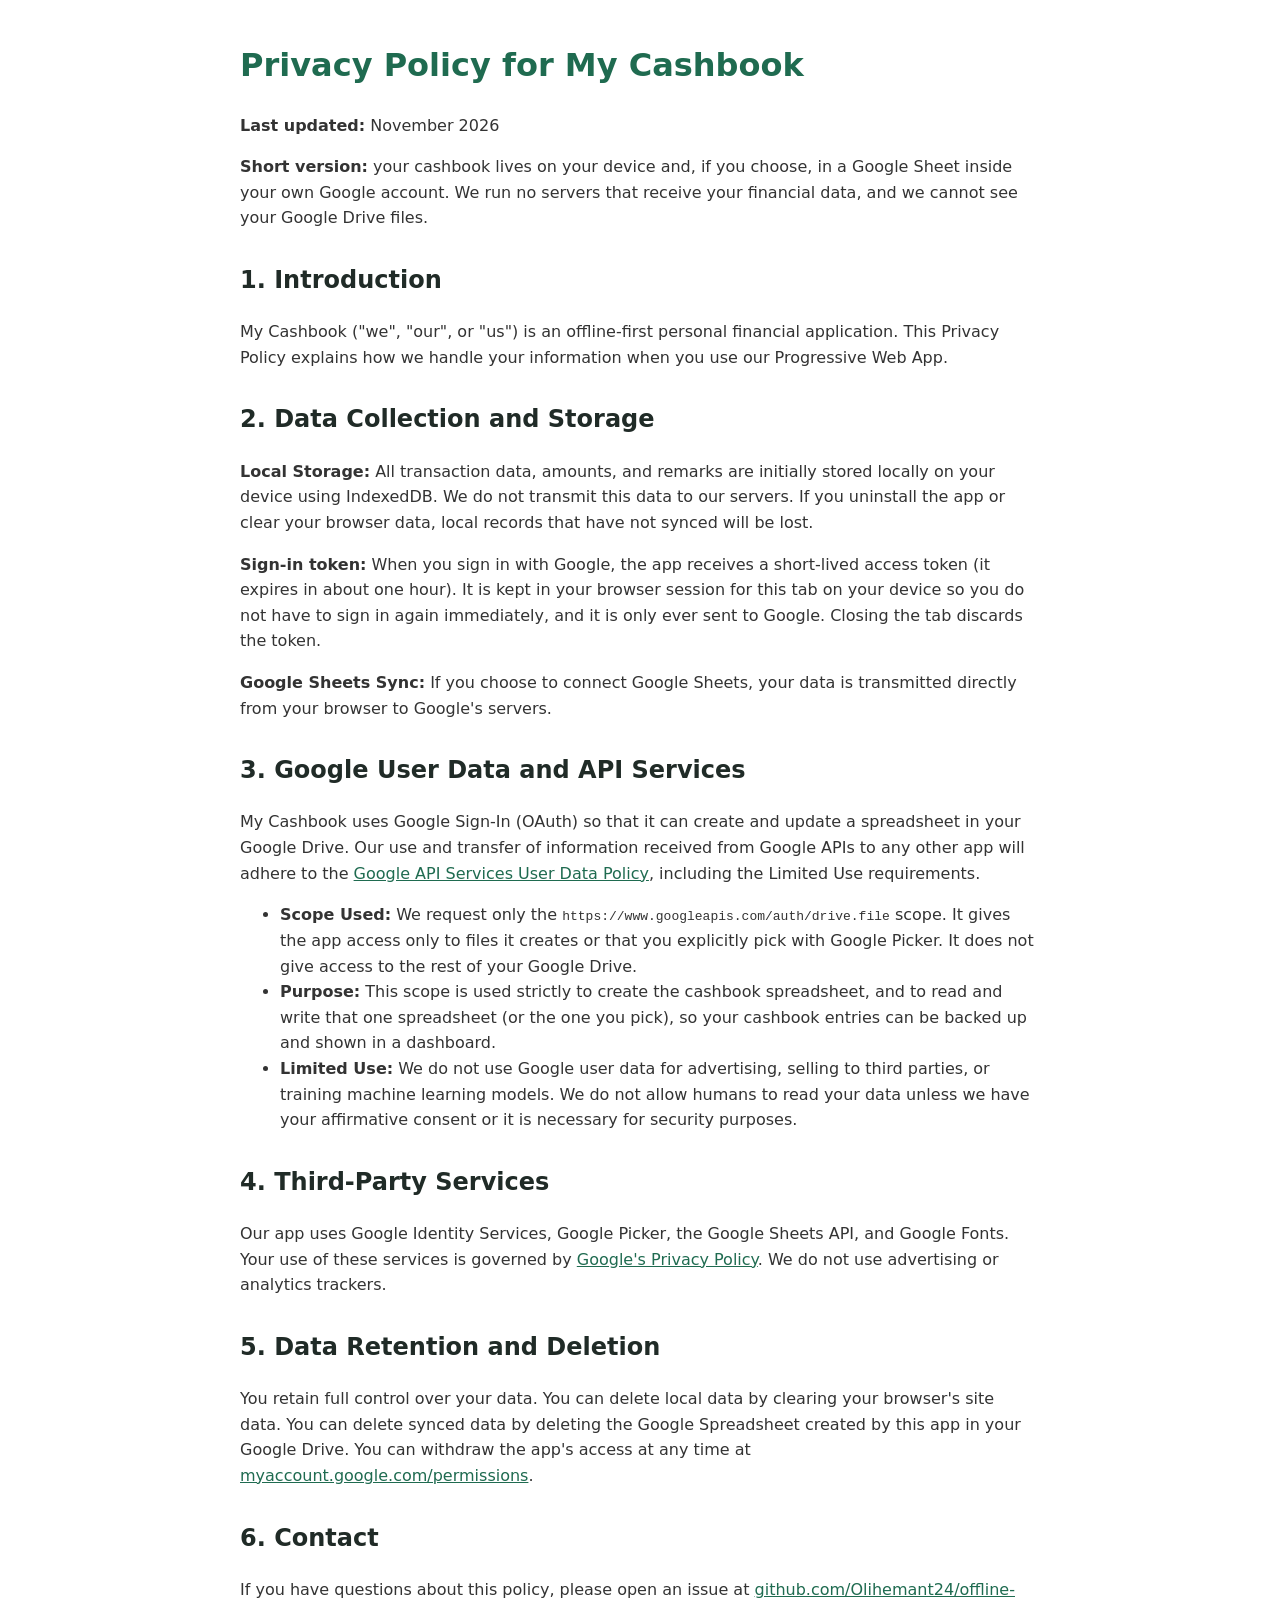
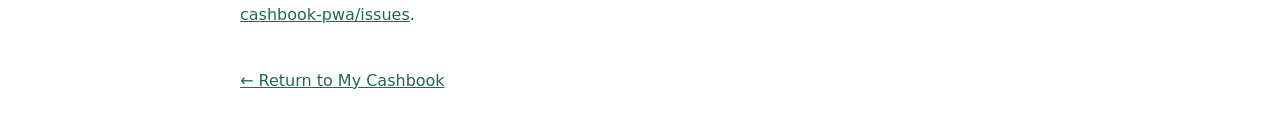
==== privacy.html @ cf96c30f "Final security updates and self-hosted fonts" ====
<!doctype html>
<html lang="en">
  <head>
    <meta charset="utf-8">
    <meta name="viewport" content="width=device-width, initial-scale=1, viewport-fit=cover">
    <meta http-equiv="Content-Security-Policy" content="default-src 'none'; style-src 'unsafe-inline'; base-uri 'none'; form-action 'none';">
    <title>Privacy Policy · My Cashbook</title>
    <style>
      body { font-family: system-ui, -apple-system, sans-serif; line-height: 1.6; max-width: 800px; margin: 40px auto; padding: 0 20px; color: #333; }
      h1 { color: #1f6b50; } 
      h2 { margin-top: 30px; color: #202b27; }
      a { color: #1f6b50; }
    </style>
  </head>
  <body>
    <h1>Privacy Policy for My Cashbook</h1>
    <p><strong>Last updated:</strong> November 2026</p>
    <p><strong>Short version:</strong> your cashbook lives on your device and, if you choose, in a Google Sheet inside your own Google account. We run no servers that receive your financial data, and we cannot see your Google Drive files.</p>

    <h2>1. Introduction</h2>
    <p>My Cashbook ("we", "our", or "us") is an offline-first personal financial application. This Privacy Policy explains how we handle your information when you use our Progressive Web App.</p>

    <h2>2. Data Collection and Storage</h2>
    <p><strong>Local Storage:</strong> All transaction data, amounts, and remarks are initially stored locally on your device using IndexedDB. We do not transmit this data to our servers. If you uninstall the app or clear your browser data, local records that have not synced will be lost.</p>
    <p><strong>Sign-in token:</strong> When you sign in with Google, the app receives a short-lived access token (it expires in about one hour). It is kept in your browser session for this tab on your device so you do not have to sign in again immediately, and it is only ever sent to Google. Closing the tab discards the token.</p>
    <p><strong>Google Sheets Sync:</strong> If you choose to connect Google Sheets, your data is transmitted directly from your browser to Google's servers.</p>

    <h2>3. Google User Data and API Services</h2>
    <p>My Cashbook uses Google Sign-In (OAuth) so that it can create and update a spreadsheet in your Google Drive. Our use and transfer of information received from Google APIs to any other app will adhere to the <a href="https://developers.google.com/terms/api-services-user-data-policy">Google API Services User Data Policy</a>, including the Limited Use requirements.</p>
    <ul>
      <li><strong>Scope Used:</strong> We request only the <code>https://www.googleapis.com/auth/drive.file</code> scope. It gives the app access only to files it creates or that you explicitly pick with Google Picker. It does not give access to the rest of your Google Drive.</li>
      <li><strong>Purpose:</strong> This scope is used strictly to create the cashbook spreadsheet, and to read and write that one spreadsheet (or the one you pick), so your cashbook entries can be backed up and shown in a dashboard.</li>
      <li><strong>Limited Use:</strong> We do not use Google user data for advertising, selling to third parties, or training machine learning models. We do not allow humans to read your data unless we have your affirmative consent or it is necessary for security purposes.</li>
    </ul>

    <h2>4. Third-Party Services</h2>
    <p>Our app uses Google Identity Services, Google Picker, the Google Sheets API, and Google Fonts. Your use of these services is governed by <a href="https://policies.google.com/privacy">Google's Privacy Policy</a>. We do not use advertising or analytics trackers.</p>

    <h2>5. Data Retention and Deletion</h2>
    <p>You retain full control over your data. You can delete local data by clearing your browser's site data. You can delete synced data by deleting the Google Spreadsheet created by this app in your Google Drive. You can withdraw the app's access at any time at <a href="https://myaccount.google.com/permissions">myaccount.google.com/permissions</a>.</p>

    <h2>6. Contact</h2>
    <p>If you have questions about this policy, please open an issue at <a href="https://github.com/Olihemant24/offline-cashbook-pwa/issues">github.com/Olihemant24/offline-cashbook-pwa/issues</a>.</p>

    <p style="margin-top: 40px;"><a href="./index.html">← Return to My Cashbook</a></p>
  </body>
</html>
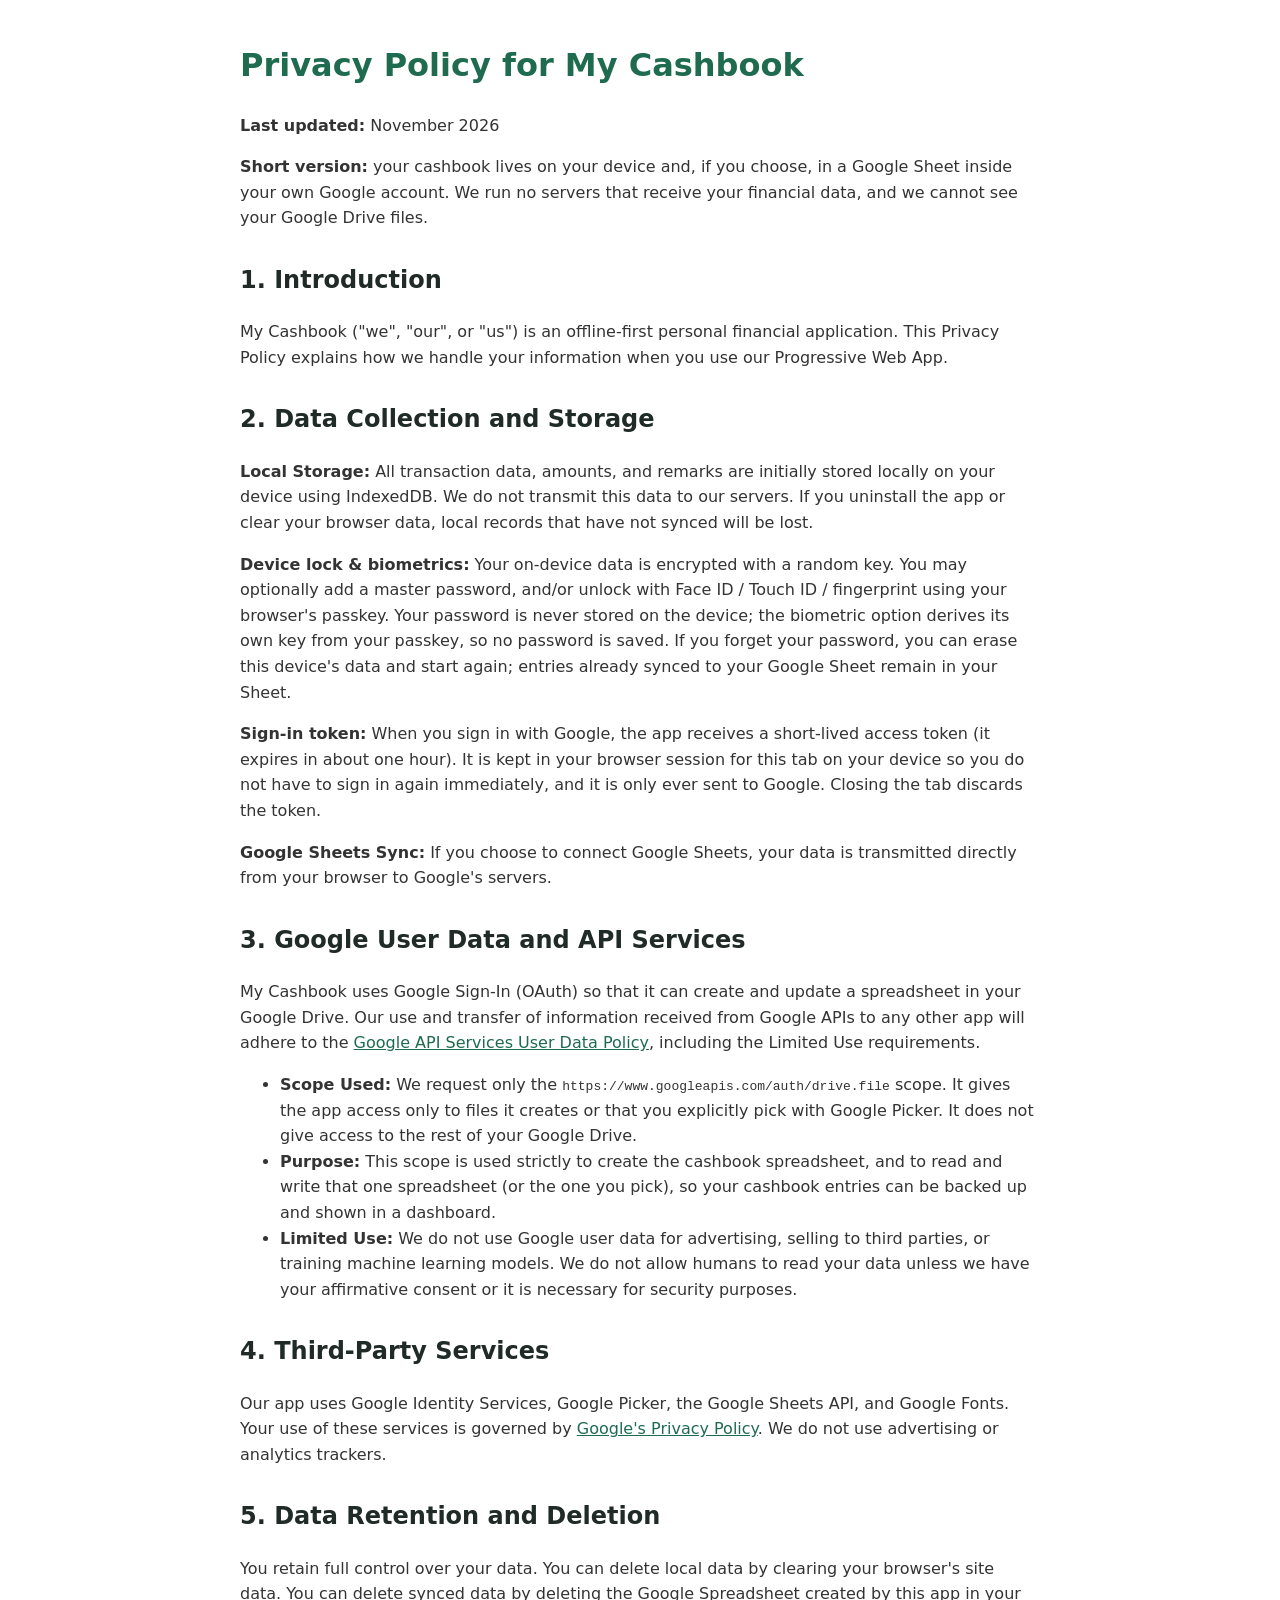
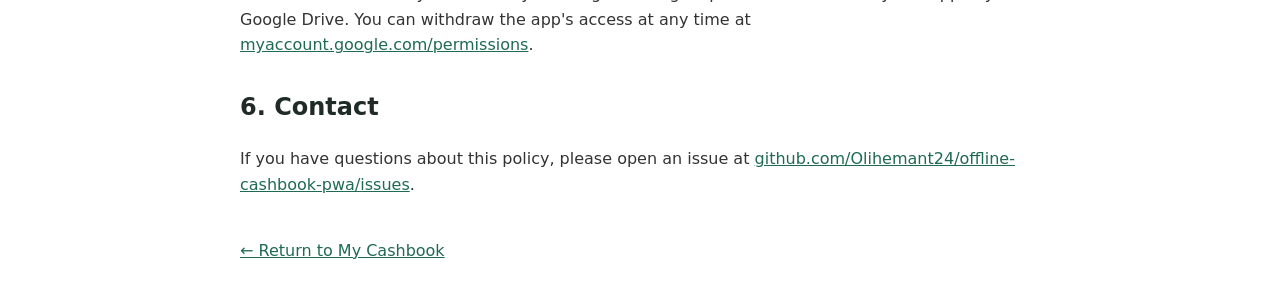
==== commit 415cf9fa: "Optional password, secure Face ID (WebAuthn PRF), forgot-password recovery" ====
--- a/privacy.html
+++ b/privacy.html
@@ -22,6 +22,7 @@
 
     <h2>2. Data Collection and Storage</h2>
     <p><strong>Local Storage:</strong> All transaction data, amounts, and remarks are initially stored locally on your device using IndexedDB. We do not transmit this data to our servers. If you uninstall the app or clear your browser data, local records that have not synced will be lost.</p>
+    <p><strong>Device lock &amp; biometrics:</strong> Your on-device data is encrypted with a random key. You may optionally add a master password, and/or unlock with Face ID / Touch ID / fingerprint using your browser's passkey. Your password is never stored on the device; the biometric option derives its own key from your passkey, so no password is saved. If you forget your password, you can erase this device's data and start again; entries already synced to your Google Sheet remain in your Sheet.</p>
     <p><strong>Sign-in token:</strong> When you sign in with Google, the app receives a short-lived access token (it expires in about one hour). It is kept in your browser session for this tab on your device so you do not have to sign in again immediately, and it is only ever sent to Google. Closing the tab discards the token.</p>
     <p><strong>Google Sheets Sync:</strong> If you choose to connect Google Sheets, your data is transmitted directly from your browser to Google's servers.</p>
 
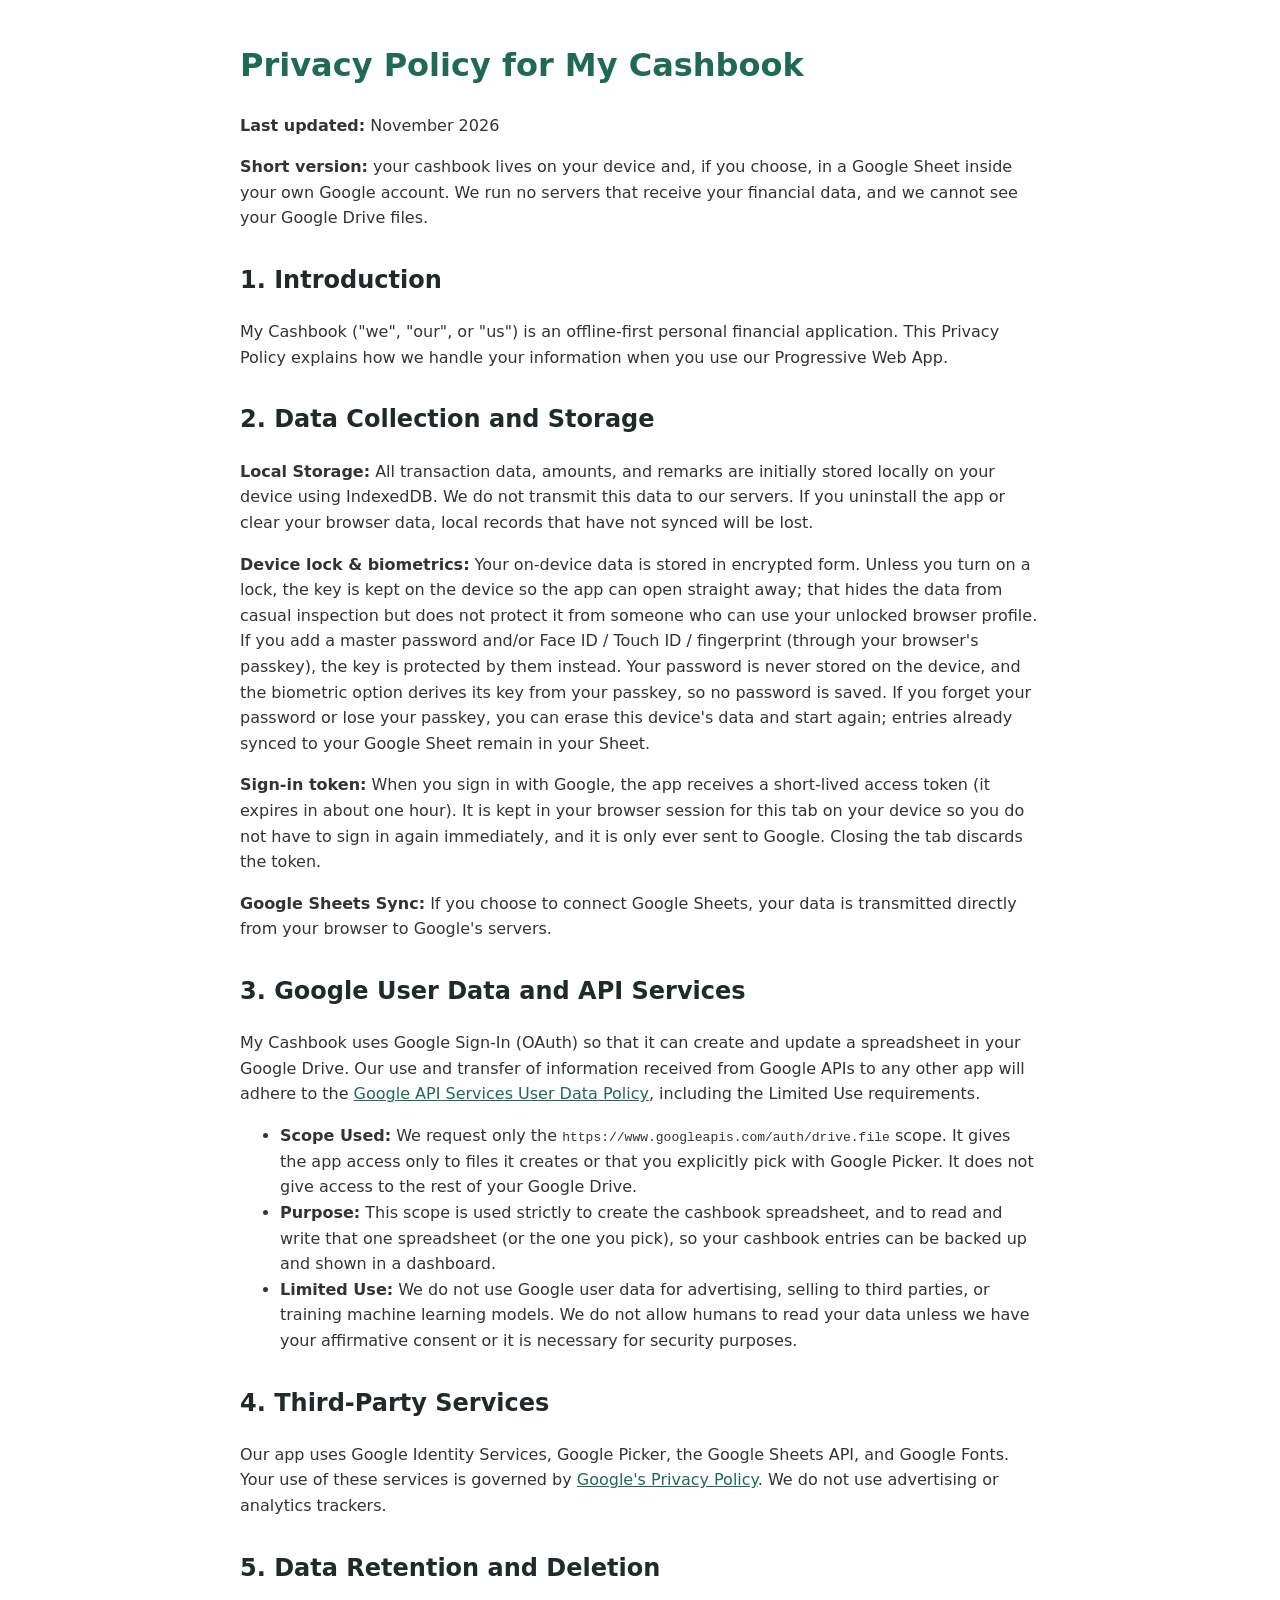
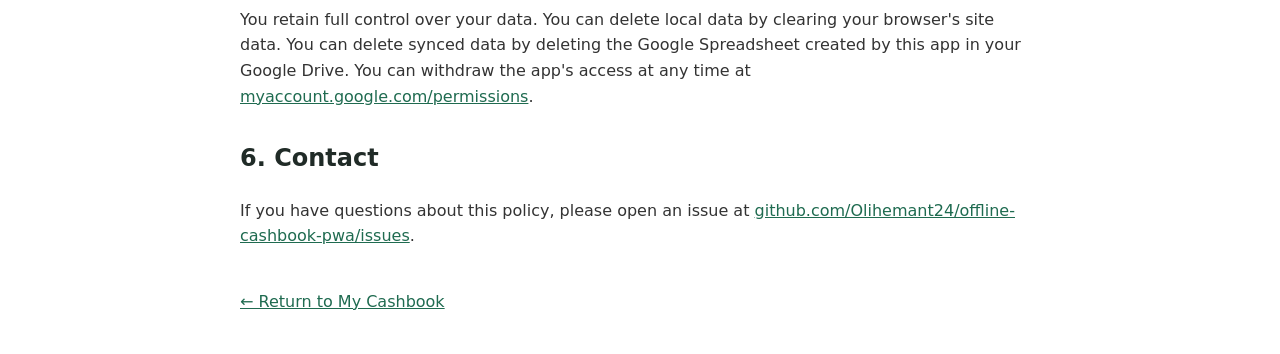
==== commit e2be85a1: "Add files via upload" ====
--- a/privacy.html
+++ b/privacy.html
@@ -22,7 +22,7 @@
 
     <h2>2. Data Collection and Storage</h2>
     <p><strong>Local Storage:</strong> All transaction data, amounts, and remarks are initially stored locally on your device using IndexedDB. We do not transmit this data to our servers. If you uninstall the app or clear your browser data, local records that have not synced will be lost.</p>
-    <p><strong>Device lock &amp; biometrics:</strong> Your on-device data is encrypted with a random key. You may optionally add a master password, and/or unlock with Face ID / Touch ID / fingerprint using your browser's passkey. Your password is never stored on the device; the biometric option derives its own key from your passkey, so no password is saved. If you forget your password, you can erase this device's data and start again; entries already synced to your Google Sheet remain in your Sheet.</p>
+    <p><strong>Device lock &amp; biometrics:</strong> Your on-device data is stored in encrypted form. Unless you turn on a lock, the key is kept on the device so the app can open straight away; that hides the data from casual inspection but does not protect it from someone who can use your unlocked browser profile. If you add a master password and/or Face ID / Touch ID / fingerprint (through your browser&#39;s passkey), the key is protected by them instead. Your password is never stored on the device, and the biometric option derives its key from your passkey, so no password is saved. If you forget your password or lose your passkey, you can erase this device&#39;s data and start again; entries already synced to your Google Sheet remain in your Sheet.</p>
     <p><strong>Sign-in token:</strong> When you sign in with Google, the app receives a short-lived access token (it expires in about one hour). It is kept in your browser session for this tab on your device so you do not have to sign in again immediately, and it is only ever sent to Google. Closing the tab discards the token.</p>
     <p><strong>Google Sheets Sync:</strong> If you choose to connect Google Sheets, your data is transmitted directly from your browser to Google's servers.</p>
 
